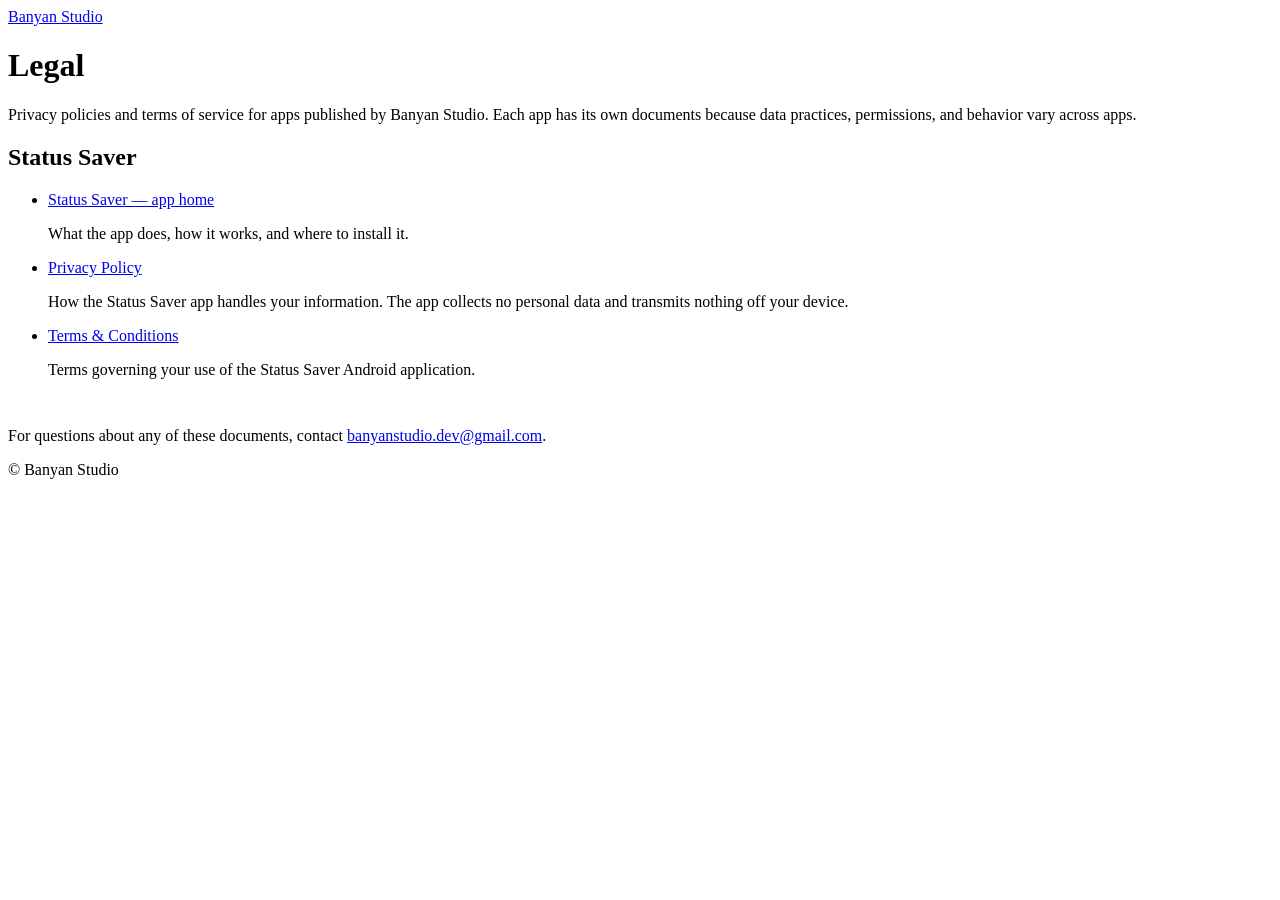
==== index.html @ b42fa48b "[feat] add Status Saver landing page and shared /statussaver/ design layer The landing page and app " ====
<!DOCTYPE html>
<html lang="en">
<head>
    <meta charset="UTF-8">
    <meta name="viewport" content="width=device-width, initial-scale=1.0">
    <meta name="description" content="Legal documents for apps published by Banyan Studio.">
    <title>Banyan Studio — Legal</title>
    <link rel="canonical" href="https://banyanstudio.github.io/">
    <link rel="stylesheet" href="style.css">
</head>
<body>
    <header class="site">
        <div class="container">
            <a href="index.html" class="brand">Banyan Studio</a>
        </div>
    </header>

    <main class="container">
        <h1>Legal</h1>
        <p class="meta">Privacy policies and terms of service for apps published by Banyan Studio. Each app has its own documents because data practices, permissions, and behavior vary across apps.</p>

        <h2>Status Saver</h2>
        <ul class="doc-list">
            <li>
                <a href="statussaver/">Status Saver — app home</a>
                <p class="desc">What the app does, how it works, and where to install it.</p>
            </li>
            <li>
                <a href="statussaver/privacy.html">Privacy Policy</a>
                <p class="desc">How the Status Saver app handles your information. The app collects no personal data and transmits nothing off your device.</p>
            </li>
            <li>
                <a href="statussaver/terms.html">Terms &amp; Conditions</a>
                <p class="desc">Terms governing your use of the Status Saver Android application.</p>
            </li>
        </ul>

        <p class="meta" style="margin-top: 48px; border: none;">For questions about any of these documents, contact <a href="mailto:banyanstudio.dev@gmail.com">banyanstudio.dev@gmail.com</a>.</p>
    </main>

    <footer class="site">
        <p>&copy; Banyan Studio</p>
    </footer>
</body>
</html>
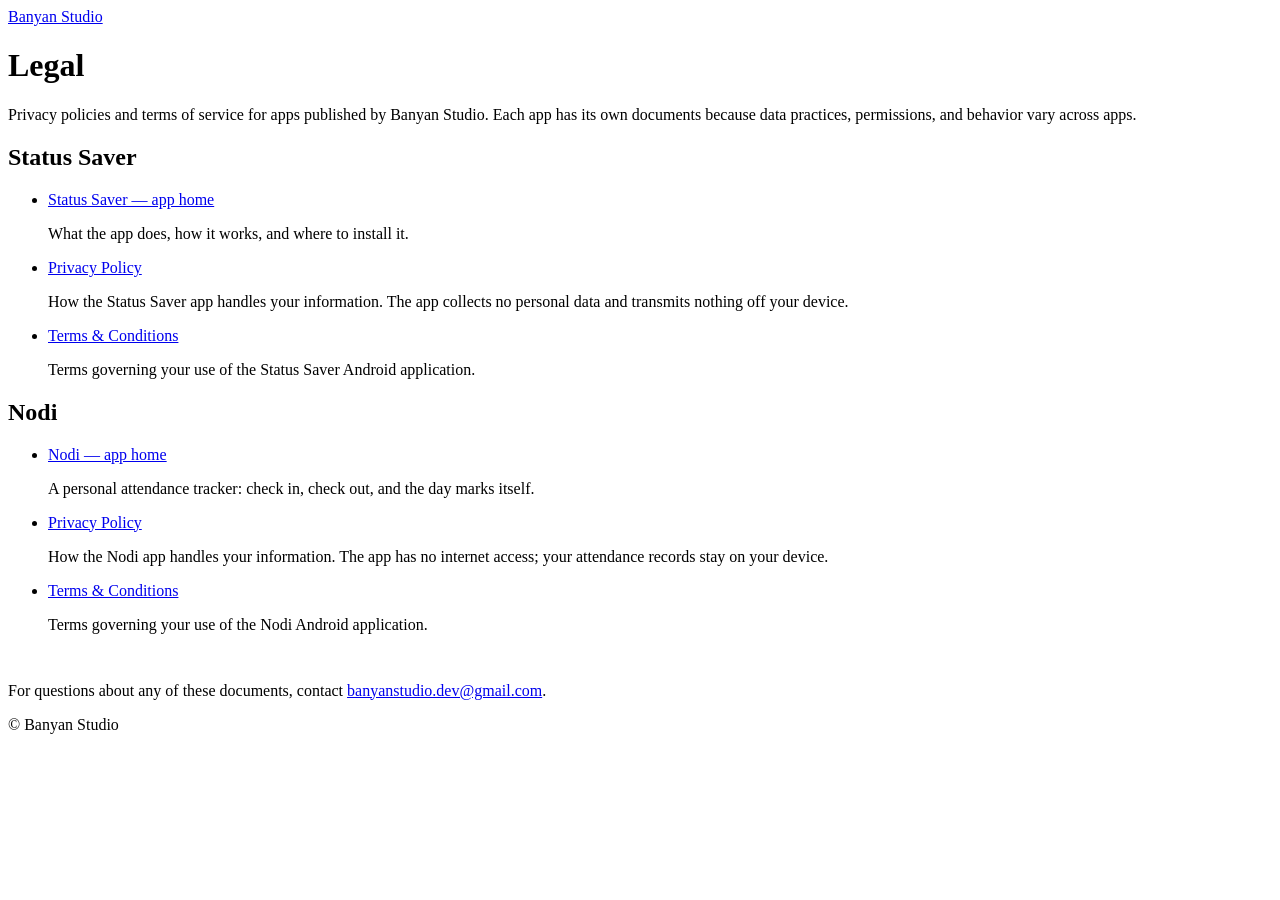
==== commit c8f8d008: "[feat] add Nodi: product page, privacy policy and terms Nodi (the attendance tracker, package com.de" ====
--- a/index.html
+++ b/index.html
@@ -35,6 +35,22 @@
             </li>
         </ul>
 
+        <h2>Nodi</h2>
+        <ul class="doc-list">
+            <li>
+                <a href="nodi/">Nodi — app home</a>
+                <p class="desc">A personal attendance tracker: check in, check out, and the day marks itself.</p>
+            </li>
+            <li>
+                <a href="nodi/privacy.html">Privacy Policy</a>
+                <p class="desc">How the Nodi app handles your information. The app has no internet access; your attendance records stay on your device.</p>
+            </li>
+            <li>
+                <a href="nodi/terms.html">Terms &amp; Conditions</a>
+                <p class="desc">Terms governing your use of the Nodi Android application.</p>
+            </li>
+        </ul>
+
         <p class="meta" style="margin-top: 48px; border: none;">For questions about any of these documents, contact <a href="mailto:banyanstudio.dev@gmail.com">banyanstudio.dev@gmail.com</a>.</p>
     </main>
 
